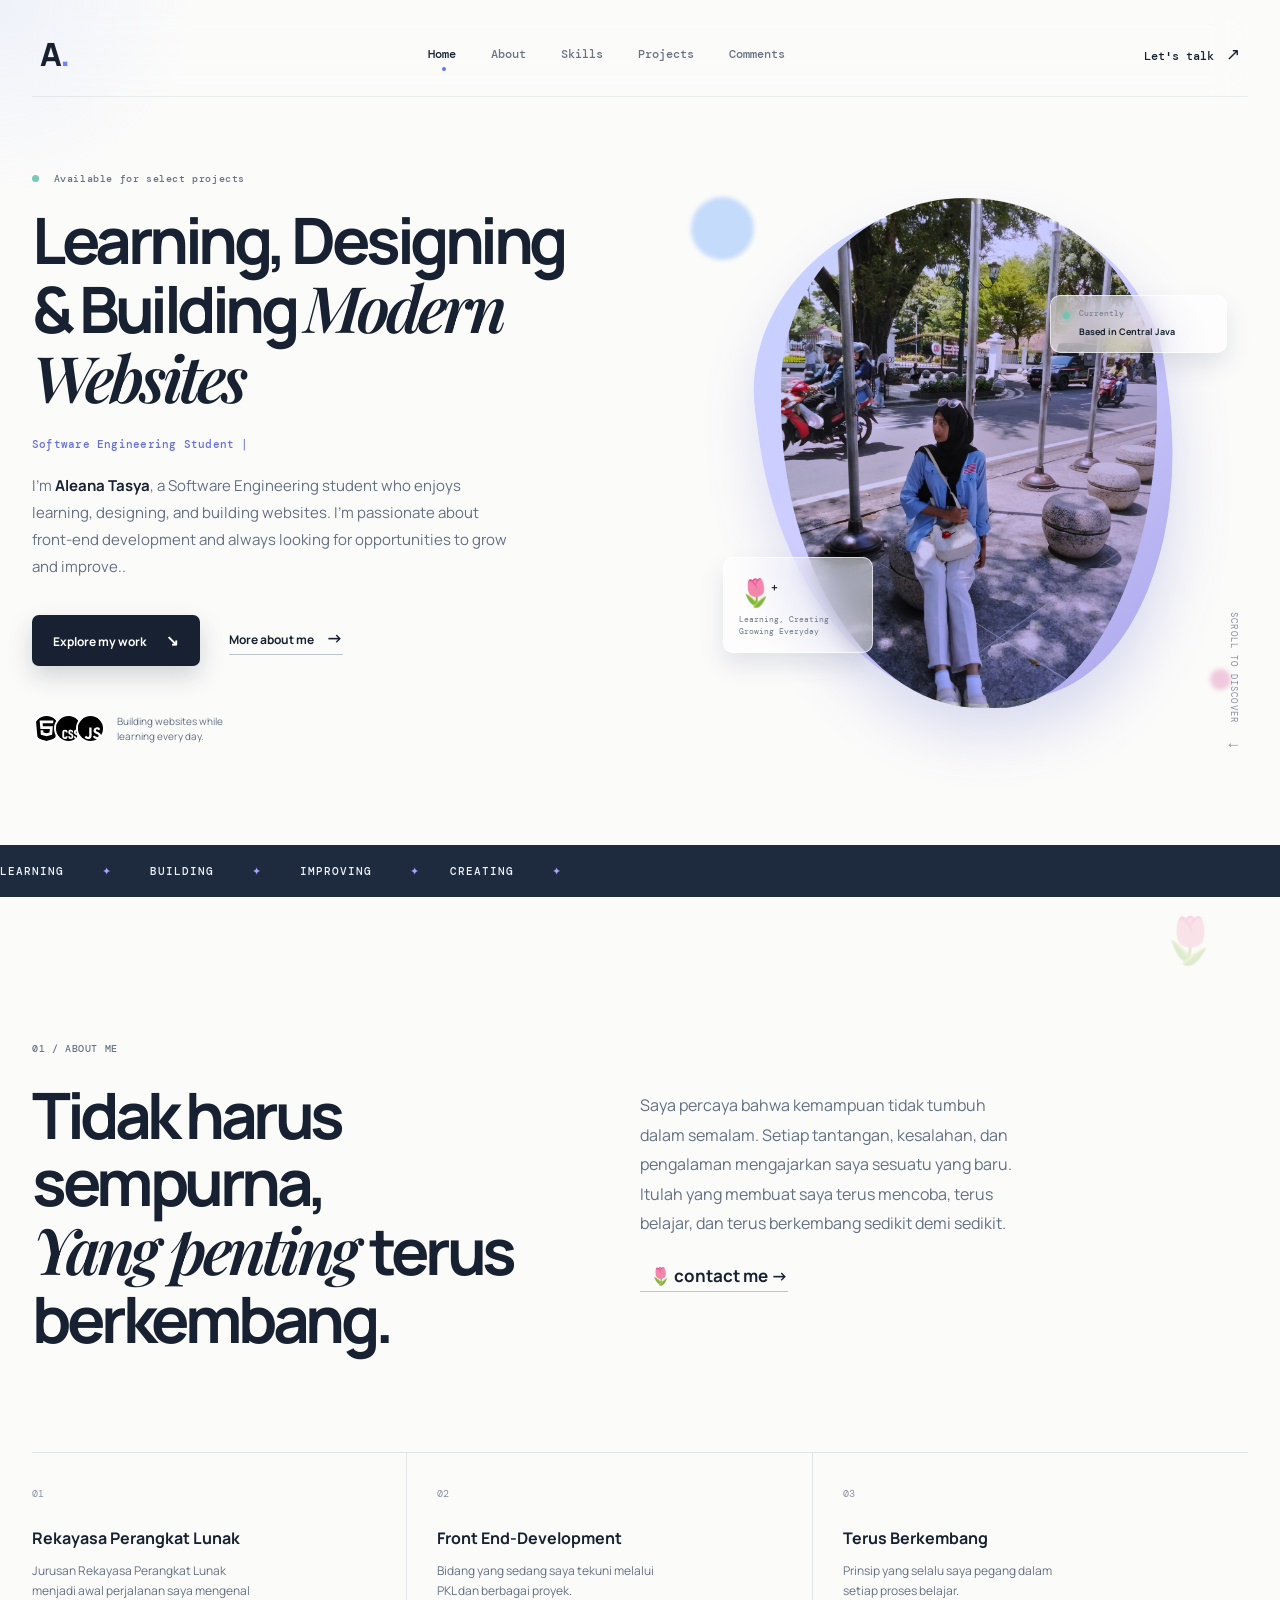
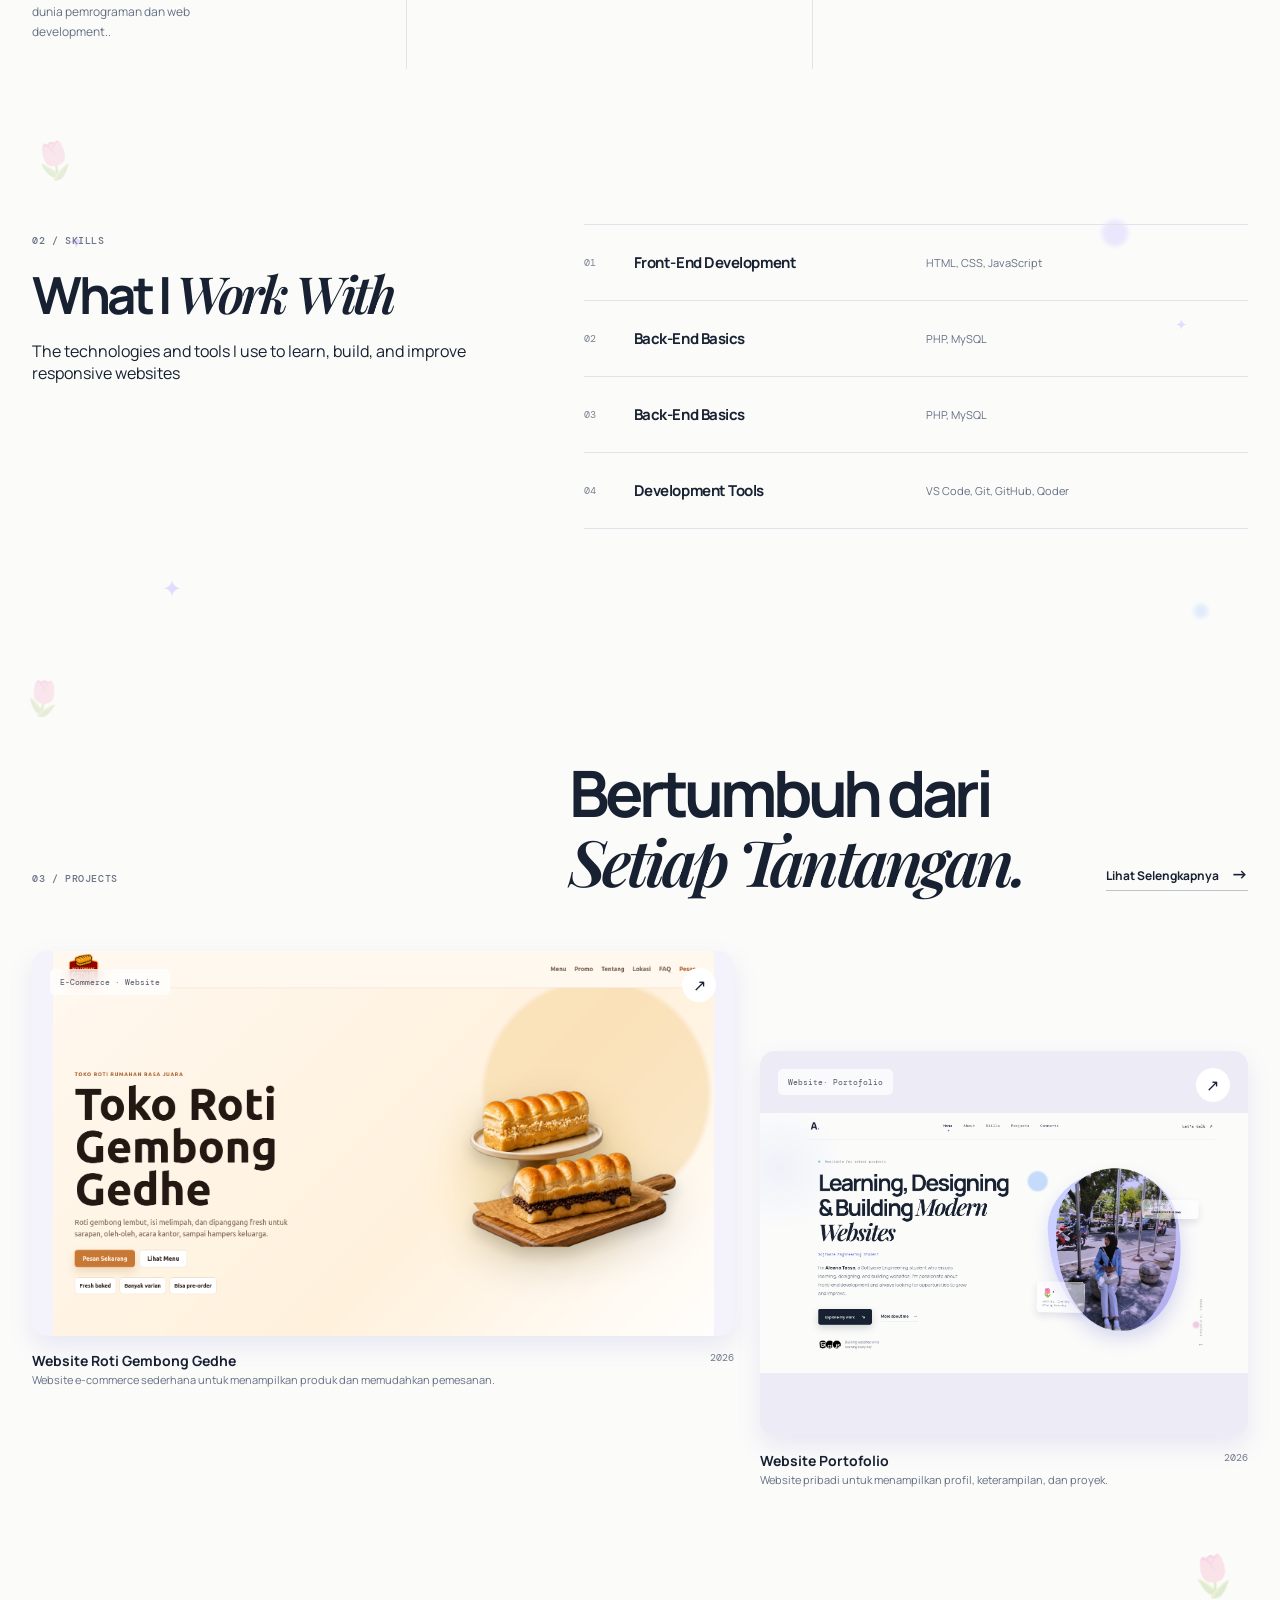
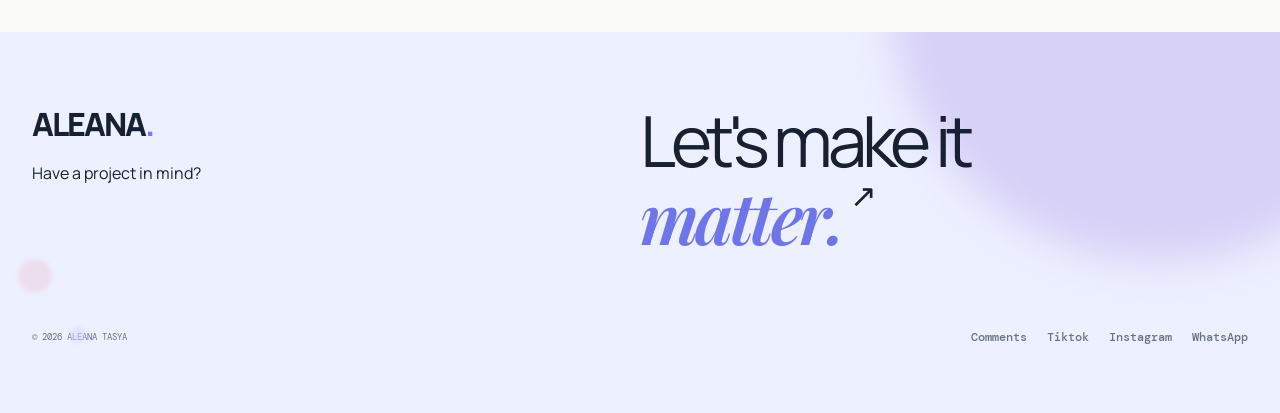
==== myporto/index.html @ 827c7cae "first commit" ====
<!DOCTYPE html>
<html lang="id">
  <head>
    <meta charset="UTF-8" />
    <meta name="viewport" content="width=device-width, initial-scale=1.0" />
    <meta name="description" content="Portfolio kreatif seorang front-end developer." />
    <link rel="preconnect" href="https://fonts.googleapis.com" />
    <link rel="preconnect" href="https://fonts.gstatic.com" crossorigin />
    <link href="https://fonts.googleapis.com/css2?family=DM+Mono:wght@400;500&family=Manrope:wght@400;500;600;700;800&family=Playfair+Display:ital,wght@0,600;0,700;1,600&display=swap" rel="stylesheet" />
    <link rel="stylesheet" href="style.css" />
    <link rel="stylesheet" href="extras.css" />
    <title>Aleana — Portofolio</title>
  </head>
  <body>
    <div class="cursor-glow"></div>
    <nav class="navbar">
      <a class="brand" href="#home" aria-label="Aruna homepage">A<span>.</span></a>
      <div class="nav-links" id="nav-links">
        <a class="active" href="#home">Home</a><a href="#about">About</a><a href="#skills">Skills</a><a href="#projects">Projects</a><a href="comments.html">Comments</a>
      </div>
      <a class="nav-contact" href="mailto:aletasya893@gmail.com">Let's talk <span>↗</span></a>
      <button class="menu-toggle" aria-label="Buka menu"><i></i><i></i></button>
    </nav>

    <main>
      <section class="hero" id="home">

  <div class="hero-copy reveal">

    <p class="eyebrow">
      <span></span> Available for select projects
    </p>

    <h1>
      Learning, Designing <br>
      &amp; Building <em>Modern Websites</em>
    </h1>

    <p class="role">
      <span>Software Engineering</span>
      <span id="typed-role"></span>
      <b>|</b>
    </p>

    <p class="intro">
      I'm <strong>Aleana Tasya</strong>, a Software Engineering student who enjoys learning, designing, and building websites. I'm passionate about front-end development and always looking for opportunities to grow and improve..
    </p>

    <div class="hero-actions">
      <a href="#projects" class="button button-dark">
        Explore my work <b>↘</b>
      </a>

      <a href="#about" class="text-link">
        More about me <span>→</span>
      </a>
    </div>

    <div class="social-proof">
      <div class="avatars">
        <img src="images/html5.svg" alt="">
        <img src="images/css.svg" alt="">
        <img src="images/javascript.svg" alt="">
      </div>

      <p>Building websites while <br>learning every day.</p>
    </div>

  </div>

  <div class="hero-visual reveal">

    <div class="orb orb-one"></div>
    <div class="orb orb-two"></div>

    <div class="photo-wrap">
      <div class="photo-backdrop"></div>

      <img
        class="profile-photo"
        src="images/IMG-20260203-WA0002.jpg.jpeg"
        alt="Aleana">

      <div class="availability-card glass">
        <span class="pulse"></span>
        <div>
          <small>Currently</small>
          <strong>Based in Central Java</strong>
        </div>
      </div>

      <div class="experience-card glass">
        <strong>🌷<sup>+</sup></strong>
        <span>Learning, Creating<br>Growing Everyday</span>
      </div>
    </div>

    <p class="vertical-label">
      SCROLL TO DISCOVER <span>↓</span>
    </p>

  </div>

</section>

      <section class="marquee" aria-label="Keahlian"><div>LEARNING <i>✦</i>  BUILDING  <i>✦</i>  IMPROVING <i>✦</i>CREATING <i>✦</i></div></section>

      <section class="about section" id="about">
        <p class="section-number reveal">01 / ABOUT ME</p>
        <div class="floating-tulip tulip-1">🌷</div>
        <div class="floating-tulip tulip-2">🌷</div>

        <div class="about-grid">
        
          <h2 class="reveal">Tidak harus sempurna,<br /><em>Yang penting </em>terus berkembang.</h2>
          <div class="about-content reveal">
          <p>Saya percaya bahwa kemampuan tidak tumbuh dalam semalam. Setiap tantangan, kesalahan, dan pengalaman mengajarkan saya sesuatu yang baru. Itulah yang membuat saya terus mencoba, terus belajar, dan terus berkembang sedikit demi sedikit.</p>            <a href="#footer" class="text-link"><span>🌷 contact me → </span></a>
          </div>
        </div>
        <div class="service-grid reveal">
          <article><span>01</span><h3>Rekayasa Perangkat Lunak</h3><p>Jurusan Rekayasa Perangkat Lunak menjadi awal perjalanan saya mengenal dunia pemrograman dan web development..</p></article>
          <article><span>02</span><h3>Front End-Development</h3><p>Bidang yang sedang saya tekuni melalui PKL dan berbagai proyek.</p></article>
          <article><span>03</span><h3>Terus Berkembang</h3><p>Prinsip yang selalu saya pegang dalam setiap proses belajar.</p></article>
        </div>
      </section>

      <section class="skills section" id="skills">
        <div class="sparkle s1">✦</div>
        <div class="sparkle s2">✦</div>
        <div class="sparkle s3">✦</div>
        <div class="deco-bubble b-lav bubble-1"></div>
        <div class="deco-bubble b-blue bubble-2"></div>
        <div class="skills-intro reveal"><p class="section-number">02 / SKILLS</p><h2>What I <em>Work With</em></h2>The technologies and tools I use to learn, build, and improve responsive websites</p></div>
        <div class="skill-list reveal">
          
          <div><span>01</span><h3>Front-End Development</h3><p>HTML, CSS, JavaScript</p></div>
          <div><span>02</span><h3>Back-End Basics</h3><p>PHP, MySQL</p></div>
          <div><span>03</span><h3>Back-End Basics</h3><p>PHP, MySQL</p></div>
          <div><span>04</span><h3>Development Tools</h3><p>VS Code, Git, GitHub, Qoder</p></div>

        </div>
      </section>

      <section class="work section" id="projects">
        <div class="floating-tulip tulip-4">🌷</div>
        <div class="floating-tulip tulip-5">🌷</div>
        <div class="work-heading reveal"><p class="section-number">03 / PROJECTS</p><h2>Bertumbuh dari <br /><em>Setiap Tantangan.</em></h2><a href="#projects" class="text-link">Lihat Selengkapnya <span>→</span></a></div>
        <div class="project-grid">
          <a class="project project-large reveal" href="#" data-project-title="Toko Roti Gembong Gedhe" data-project-description="Website company profile yang dibuat untuk menampilkan informasi toko, katalog produk, promo, serta memudahkan pelanggan melakukan pemesanan melalui WhatsApp" data-project-tech="HTML,CSS,JavaScript" data-project-demo="https://visionary-toffee-b27915.netlify.app/"  data-project-preview="images/Screenshot 2026-07-14 at 14-36-36 Toko Roti Gembong Gembul Roti Gembong Lembut Isi Melimpah.png" aria-haspopup="dialog"><div class="project-image nara"><span class="project-tag">E-Commerce · Website</span><span class="project-arrow">↗</span>
            <div class="project-image nara">
            <span class="project-tag">Web Development</span>
            <span class="project-arrow">↗</span>
            </div>
            </div><div class="project-meta"><h3>Website Roti Gembong Gedhe</h3><p>Website e-commerce sederhana untuk menampilkan produk dan memudahkan pemesanan.</p><span>2026</span></div></a>
          <a class="project reveal" href="#" data-project-title="Website Portofolio" data-project-description="Website portofolio yang saya bangun untuk menampilkan proyek, keterampilan, serta perjalanan belajar dalam desain dan pengembangan website." data-project-tech="HTML,CSS,JavaScript" data-project-demo="link" data-project-github="#" data-project-preview="images/Screenshot 2026-07-15 at 09-11-29 Aleana — Portofolio.png" aria-haspopup="dialog"><div class="project-image portfolio"><span class="project-tag">Website· Portofolio</span><span class="project-arrow">↗</span></div><div class="project-meta"><h3>Website Portofolio</h3><p>Website pribadi untuk menampilkan profil, keterampilan, dan proyek.</p><span>2026</span></div></a>
        </div>
      </section>
    </main>
    
    <div class="project-modal" id="project-modal" role="dialog" aria-modal="true" aria-labelledby="project-modal-title" aria-hidden="true">
      <div class="project-modal__backdrop" data-modal-close></div>
      <div class="project-modal__content" role="document">
        <button class="project-modal__close" type="button" aria-label="Tutup detail project" data-modal-close>×</button>
        <div class="project-modal__preview" id="project-modal-preview" aria-label="Preview project"></div>
        <div class="project-modal__details">
          <p class="section-number">PROJECT DETAILS</p>
          <h2 id="project-modal-title"></h2>
          <p class="project-modal__description" id="project-modal-description"></p>
          <div class="project-modal__stack"><span>Teknologi Yang Digunakan</span><ul id="project-modal-tech"></ul></div>
          <div class="project-modal__actions">
            <a class="button button-dark" id="project-modal-demo" href="#" target="_blank" rel="noopener noreferrer">Live Demo <b>↗</b></a>
            <!-- <a class="button button-outline" id="project-modal-github" href="#" target="_blank" rel="noopener noreferrer">GitHub <b>↗</b></a> -->
          </div>
        </div>
      </div>
    </div>
    <footer id="footer"><div class="deco-bubble b-pink bubble-1"></div><div class="deco-bubble b-lav bubble-2"></div><div><a class="brand" href="#home">ALEANA<span>.</span></a><p>Have a project in mind?</p></div><a class="footer-cta" href="mailto:aletasya893@gmail.com">Let's make it<br /><em>matter.</em> <span>↗</span></a><p class="copyright">© 2026 ALEANA TASYA</p><div class="footer-social"><a href="comments.html">Comments</a><a href="https://www.tiktok.com/@alnsya">Tiktok</a><a href="https://www.instagram.com/alnsya07">Instagram</a><a href="https://wa.me/6282118808987" target="_blank">WhatsApp</a></div></footer>
    <script src="script.js"></script>
  </body>
</html>
---- myporto/style.css ----
:root{
  --ink:#172131;
  --muted:#647083;
  --blue:#6278f3;
  --lav:#dbd6ff;
  --cream:#f8f8f5
}
*{
  box-sizing:border-box
}
html{
  scroll-behavior:smooth
}
body{
  margin:0;
  background:#fbfbfa;
  color:var(--ink);
  font-family:Manrope,Arial,sans-serif;
  overflow-x:hidden
}
.cursor-glow{
  position:fixed;
  width:420px;
  height:420px;
  border-radius:50%;
  background:radial-gradient(circle,rgba(172,189,255,.14),transparent 65%);
  pointer-events:none;
  z-index:-1;
  transform:translate(-50%,-50%)
}
.navbar{
  height:85px;
  width:min(1280px,calc(100% - 64px));
  position:sticky;
  top:12px;
  margin:0 auto;
  z-index:10;
  display:flex;
  align-items:center;
  justify-content:space-between;
  padding:0 8px;
  backdrop-filter:blur(16px);
  border-bottom:1px solid rgba(20,32,49,.07)
}
.brand{
  font-size:32px;
  font-weight:800;
  color:var(--ink);
  letter-spacing:-2px;
  text-decoration:none
}
.brand span{
  color:#727fff
}
.nav-links{
  display:flex;
  gap:35px
}
.nav-links a,.nav-contact,.footer-social a{
  font:500 12px/1 "DM Mono",monospace;
  color:#697384;
  text-decoration:none
}
.nav-links a{
  position:relative
}
.nav-links .active,.nav-links a:hover{
  color:var(--ink)
}
.nav-links .active:after{
  content:"";
  position:absolute;
  width:4px;
  height:4px;
  background:var(--blue);
  border-radius:50%;
  left:50%;
  bottom:-11px
}
.nav-contact{
  color:var(--ink)
}
.nav-contact span{
  font-size:17px;
  margin-left:5px
}
.menu-toggle{
  display:none
}
.hero{
  min-height:760px;
  width:min(1216px,calc(100% - 64px));
  margin:auto;
  display:grid;
  grid-template-columns:1.05fr .95fr;
  align-items:center;
  gap:40px;
  padding:56px 0 80px
}
.eyebrow,.section-number{
  font:500 10px/1.4 "DM Mono",monospace;
  letter-spacing:.06em;
  color:#697384
}
.eyebrow span{
  display:inline-block;
  width:7px;
  height:7px;
  background:#78c9b7;
  border-radius:50%;
  margin-right:8px
}
.hero h1,.about h2,.work h2{
  font-size:clamp(44px,5vw,72px);
  letter-spacing:-.07em;
  line-height:1.05;
  margin:20px 0 25px;
  font-weight:700
}
.hero h1 em,.about h2 em,.work h2 em,.footer-cta em{
  font-family:"Playfair Display",serif;
  font-weight:600;
  letter-spacing:-.06em
}
.intro{
  font-size:15px;
  line-height:1.8;
  color:var(--muted);
  max-width:480px
}
.intro strong{
  color:var(--ink)
}
.hero-actions{
  display:flex;
  align-items:center;
  gap:29px;
  margin:35px 0 48px
}
.button{
  padding:15px 21px;
  border-radius:7px;
  text-decoration:none;
  font-size:12px;
  font-weight:700
}
.button-dark{
  background:var(--ink);
  color:white;
  box-shadow:0 10px 25px rgba(23,33,49,.18);
  transition:.25s
}
.button-dark:hover{
  transform:translateY(-3px);
  box-shadow:0 14px 28px rgba(23,33,49,.27)
}
.button b{
  padding-left:18px;
  font-size:15px
}
.text-link{
  color:var(--ink);
  font-size:12px;
  font-weight:700;
  text-decoration:none;
  border-bottom:1px solid #bec4ce;
  padding-bottom:5px;
  transition:.25s
}
.text-link span{
  padding-left:10px;
  font-size:17px
}
.text-link:hover{
  border-color:var(--ink)
}
.social-proof{
  display:flex;
  align-items:center;
  gap:12px
}
.avatars{
  display:flex
}
.avatars img{
  width:29px;
  height:29px;
  border-radius:50%;
  object-fit:cover;
  border:2px solid white;
  margin-left:-7px
}
.avatars img:first-child{
  margin:0
}
.social-proof p{
  font-size:10px;
  line-height:1.5;
  color:var(--muted);
  margin:0
}
.hero-visual{
  height:570px;
  position:relative;
  display:flex;
  align-items:center;
  justify-content:center
}
.photo-wrap{
  height:510px;
  width:376px;
  position:relative;
  animation:float 6s ease-in-out infinite
}
.photo-backdrop{
  position:absolute;
  inset:5px -18px 4px;
  border-radius:50% 50% 43% 48% / 36% 38% 57% 58%;
  background:linear-gradient(145deg,#c5d2ff,#cfccff 45%,#aba7eb);
  transform:rotate(-8deg);
  box-shadow:0 30px 55px rgba(110,116,207,.24)
}
.profile-photo{
  width:100%;
  height:100%;
  position:absolute;
  object-fit:cover;
  object-position:50% 15%;
  border-radius:49% 51% 42% 53% / 37% 38% 59% 60%;
  filter:saturate(.98.5) contrast(1.0);
  mix-blend-mode:multiply
}
.glass{
  position:absolute;
  background:rgba(255,255,255,.5);
  border:1px solid rgba(255,255,255,.65);
  box-shadow:0 12px 25px rgba(50,54,103,.12);
  backdrop-filter:blur(12px)
}
.availability-card{
  right:-70px;
  top:97px;
  width:177px;
  padding:12px;
  display:flex;
  gap:9px;
  border-radius:10px
}
.availability-card small{
  font:500 8px "DM Mono";
  color:#7d8492;
  display:block
}
.availability-card strong{
  font-size:9px
}
.pulse{
  width:7px;
  height:7px;
  background:#72c3b1;
  border-radius:50%;
  margin-top:4px;
  box-shadow:0 0 0 4px rgba(114,195,177,.2)
}
.experience-card{
  left:-58px;
  bottom:55px;
  border-radius:10px;
  padding:15px;
  width:150px
}
.experience-card strong{
  font-size:27px;
  letter-spacing:-2px
}
.experience-card sup{
  font-size:12px
}
.experience-card span{
  display:block;
  font:8px/1.5 "DM Mono";
  color:#6e7788;
  margin-top:3px
}
.orb{
  position:absolute;
  border-radius:50%;
  filter:blur(2px)
}
.orb-one{
  width:63px;
  height:63px;
  background:#c5dbfb;
  top:29px;
  left:2px
}
.orb-two{
  width:21px;
  height:21px;
  background:#efc9dd;
  right:17px;
  bottom:48px
}
.vertical-label{
  position:absolute;
  right:-6px;
  bottom:-12px;
  writing-mode:vertical-rl;
  font:9px "DM Mono";
  letter-spacing:.13em;
  color:#8791a1
}
.vertical-label span{
  font-size:16px;
  margin-top:12px
}
.marquee{
  background:#1e2a3d;
  color:#eef1ff;
  overflow:hidden;
  white-space:nowrap;
  padding:19px 0;
  font:500 11px "DM Mono";
  letter-spacing:.09em
}
.marquee div{
  display:inline-block;
  animation:marquee 25s linear infinite
}
.marquee i{
  color:#a7a4fc;
  font-style:normal;
  padding:0 30px
}
.section{
  width:min(1216px,calc(100% - 64px));
  margin:auto
}
.about{
  padding:135px 0
}
.about-grid{
  display:grid;
  grid-template-columns:1fr 1fr;
  margin-top:25px
}
.about h2,.work h2{
  margin:0
}
.about-content{
  max-width:390px;
  padding-top:10px
}
.about-content p{
  font-size:16px;
  line-height:1.85;
  color:var(--muted);
  margin:0 0 25px
}
.service-grid{
  margin-top:100px;
  border-top:1px solid #e2e5e8;
  display:grid;
  grid-template-columns:repeat(3,1fr)
}
.service-grid article{
  padding:27px 35px 15px 0;
  border-right:1px solid #e2e5e8;
  margin-right:30px
}
.service-grid article:last-child{
  border:0
}
.service-grid span{
  font:10px "DM Mono";
  color:#8a91a0
}
.service-grid h3{
  font-size:16px;
  margin:25px 0 12px
}
.service-grid p{
  font-size:12px;
  line-height:1.7;
  color:var(--muted);
  max-width:220px
}
.work{
  padding:105px 0 145px
}
.work-heading{
  display:grid;
  grid-template-columns:1fr 1fr auto;
  align-items:end;
  margin-bottom:55px
}
.work-heading .text-link{
  margin-bottom:5px
}
.project-grid{
  display:grid;
  grid-template-columns:1.18fr .82fr;
  gap:26px;
  align-items:start
}
.project{
  color:var(--ink);
  text-decoration:none
}
.project:nth-child(2){
  margin-top:100px
}
.project-image{
  height:385px;
  position:relative;
  overflow:hidden;
  border-radius:15px;
  transition:transform .45s;
  box-shadow:0 10px 25px rgba(110,116,207,.14);
  
}
.project:hover .project-image{
  transform:translateY(-7px)
}
.project-tag{
  position:absolute;
  z-index:2;
  top:18px;
  left:18px;
  background:rgba(255,255,255,.72);
  backdrop-filter:blur(8px);
  padding:8px 10px;
  border-radius:5px;
  font:8px "DM Mono";
  color:#505a68
}
.project-arrow{
  position:absolute;
  z-index:2;
  right:18px;
  top:17px;
  width:34px;
  height:34px;
  background:#fff;
  border-radius:50%;
  display:grid;
  place-items:center
}
.nara{
  background:#cbd7bd;
  display:grid;
  place-items:center 
}
.nara {
    background-image: url("images/Screenshot 2026-07-14 at 14-36-36 Toko Roti Gembong Gembul Roti Gembong Lembut Isi Melimpah.png");
    background-size: contain;
    background-position: center;
    background-repeat: no-repeat;
     background-color: #f4f3fc; /* kasih background biar ada kontras */

}
.terra{
  height:305px;
  background:#d8d2ca
}
.terra:before{
  content:"";
  position:absolute;
  inset:0;
  background:linear-gradient(140deg,transparent 55%,rgba(88,60,42,.24));
}
.terra-object{
  position:absolute;
  bottom:-82px;
  left:50%;
  transform:translateX(-50%) rotate(45deg);
  height:240px;
  width:240px;
  border-radius:45% 45% 12% 12%;
  background:linear-gradient(135deg,#a37d63,#d3b09a 45%,#7f5c46);
  box-shadow:-20px 20px 35px rgba(71,44,31,.25)
} 
.portfolio{
    background-image: url("images/Screenshot 2026-07-15 at 09-11-29 Aleana — Portofolio.png");
    background-size: contain;
    background-position: center;
    background-repeat: no-repeat;
    background-color: #edebf5; /* kasih background biar ada kontras */
}

.terra-word{
  position:absolute;
  z-index:1;
  font-size:39px;
  bottom:26px;
  left:27px;
  color:#fff;
  letter-spacing:.09em
}
.project-meta{ 
  display:grid;
  grid-template-columns:1fr auto;
  gap:2px;
  margin-top:15px
}
.project-meta h3{
  font-size:14px;
  margin:0
}
.project-meta p{
  font-size:11px;
  color:var(--muted);
  margin:0
}
.project-meta span{
  grid-column:2;
  grid-row:1;
  font:10px "DM Mono";
  color:#747d89
}
.modal-open{overflow:hidden}
.project-modal{position:fixed;inset:0;z-index:100;display:grid;place-items:center;padding:24px;opacity:0;visibility:hidden;transition:opacity .25s ease,visibility .25s}
.project-modal.is-open{opacity:1;visibility:visible}
.project-modal__backdrop{position:absolute;inset:0;background:rgba(23,33,49,.58);backdrop-filter:blur(5px)}
.project-modal__content{position:relative;width:min(850px,100%);max-height:min(690px,calc(100vh - 48px));overflow:auto;background:#fbfbfa;border-radius:16px;box-shadow:0 24px 70px rgba(12,19,31,.28);display:grid;grid-template-columns:1.05fr .95fr;transform:translateY(14px);transition:transform .25s ease}
.project-modal.is-open .project-modal__content{transform:translateY(0)}
.project-modal__close{position:absolute;z-index:3;right:14px;top:14px;width:36px;height:36px;border:0;border-radius:50%;background:rgba(255,255,255,.91);color:var(--ink);font-size:28px;line-height:1;cursor:pointer;box-shadow:0 3px 10px rgba(23,33,49,.12)}
.project-modal__close:hover{background:#fff;transform:scale(1.05)}
.project-modal__preview{min-height:480px;position:relative;overflow:hidden;border-radius:16px 0 0 16px}
.project-modal__preview.nara{background:#cbd7bd;display:grid;place-items:center}
.project-modal__preview.nara:before{content:"";position:absolute;width:260px;height:620px;background:#e7e4d6;border-radius:50%;transform:rotate(37deg) translate(-72px,78px)}
.project-modal__preview.nara:after{content:"";position:absolute;width:310px;height:280px;border:18px solid rgba(74,99,61,.55);border-radius:50%;transform:rotate(-22deg) translate(88px,-17px)}
.project-modal__preview .nara-logo,.project-modal__preview .terra-word{position:relative;z-index:1}
.project-modal__preview.terra{background:#d8d2ca}
.project-modal__preview.terra:before{content:"";position:absolute;inset:0;background:linear-gradient(140deg,transparent 55%,rgba(88,60,42,.24))}
.project-modal__preview .terra-object{bottom:-82px}.project-modal__preview .terra-word{bottom:38px;left:32px}
.project-modal__details{padding:60px 42px 42px;display:flex;flex-direction:column;align-items:flex-start}
.project-modal__details h2{font-size:clamp(30px,4vw,44px);letter-spacing:-.06em;line-height:1.05;margin:13px 0 17px}
.project-modal__description{font-size:13px;line-height:1.8;color:var(--muted);margin:0}
.project-modal__stack{margin-top:28px}.project-modal__stack>span{font:500 10px "DM Mono",monospace;color:#697384;letter-spacing:.06em;text-transform:uppercase}
.project-modal__stack ul{display:flex;flex-wrap:wrap;gap:7px;padding:0;margin:10px 0 0;list-style:none}.project-modal__stack li{background:#edf0ff;color:#4f5ab8;border-radius:4px;padding:6px 8px;font:10px "DM Mono",monospace}
.project-modal__actions{display:flex;flex-wrap:wrap;gap:10px;margin-top:32px}.project-modal__actions .button{display:inline-block}.button-outline{border:1px solid #bec4ce;color:var(--ink)}
footer{
  background:#edf0ff;
  padding:70px max(32px,calc((100% - 1216px)/2));
  display:grid;
  grid-template-columns:1fr 1fr;
  position:relative;
  overflow:hidden
}
footer:before{
  content:"";
  position:absolute;
  width:540px;
  height:540px;
  border-radius:50%;
  background:#d7d0f7;
  filter:blur(20px);
  right:-150px;
  top:-310px
}
.footer-cta{
  font-size:clamp(42px,5.5vw,72px);
  letter-spacing:-.075em;
  line-height:1.08;
  text-decoration:none;
  color:var(--ink);
  z-index:1
}
.footer-cta span{
  font-family:Manrope;
  font-size:.45em;
  vertical-align:top
}
.footer-cta em{
  color:#6d75e8
}
footer>div:first-child{
  z-index:1
}
footer>div:first-child p{
  font-size:12px;
  margin-top:58px
}
.copyright{
  font:9px "DM Mono";
  align-self:end;
  margin:75px 0 0;
  color:#697384
}
.footer-social{
  display:flex;
  gap:20px;
  align-items:end;
  justify-content:end;
  margin-top:75px;
  z-index:1
}
.reveal{
  opacity:0;
  transform:translateY(24px);
  transition:opacity .8s ease,transform .8s ease
}
.reveal.visible{
  opacity:1;
  transform:translateY(0)
}
@keyframes float{
  50%{
    transform:translateY(-12px) rotate(1deg)
  }
}
@keyframes marquee{
  to{
    transform:translateX(-50%)
  }
}
@media(max-width:800px){
  .navbar,.hero,.section{
    width:min(100% - 38px,600px)
  }
  .navbar{
    height:70px;
    top:0
  }
  .nav-links,.nav-contact{
    display:none
  }
  .menu-toggle{
    display:flex;
    flex-direction:column;
    gap:5px;
    border:0;
    background:none
  }
  .menu-toggle i{
    width:23px;
    height:1px;
    background:var(--ink)
  }
  .hero{
    grid-template-columns:1fr;
    padding:75px 0 45px;
    gap:15px
  }
  .hero h1{
    font-size:48px
  }
  .hero-visual{
    height:460px;
    order:-1
  }
  .photo-wrap{
    transform:scale(.8)
  }
  .about{
    padding:85px 0
  }
  .about-grid,.work-heading{
    grid-template-columns:1fr;
    gap:24px
  }
  .service-grid{
    margin-top:65px;
    grid-template-columns:1fr
  }
  .service-grid article{
    border-right:0;
    border-bottom:1px solid #e2e5e8;
    margin:0;
    padding:24px 0
  }
  .project-grid{
    grid-template-columns:1fr
  }
  .project:nth-child(2){
    margin-top:15px
  }
  .project-image{
    height:310px
  }
  .terra{
    height:270px
  }
  .work{
    padding:60px 0 85px
  }
  .work-heading .text-link{
    justify-self:start
  }
  .project-meta{
    margin-bottom:28px
  }
  footer{
    padding:45px 19px;
    grid-template-columns:1fr
  }
  .footer-cta{
    margin-top:40px
  }
  .footer-social{
    justify-content:start;
    margin-top:25px
  }
  .copyright{
    margin-top:40px;
    grid-row:4
  }
  .vertical-label{
    right:0
  }
  .availability-card{
    right:-30px
  }
  .experience-card{
    left:-18px
  }
  .project-modal{padding:16px}
  .project-modal__content{grid-template-columns:1fr;max-height:calc(100vh - 32px)}
  .project-modal__preview{min-height:270px;border-radius:16px 16px 0 0}
  .project-modal__details{padding:34px 26px 30px}
  .project-modal__actions{margin-top:25px}
}
@media(max-width:430px){
  .hero h1{
    font-size:42px
  }
  .hero-visual{
    height:420px
  }
  .photo-wrap{
    transform:scale(.71)
  }
  .hero-actions{
    gap:16px
  }
  .button{
    padding:14px
  }
  .intro{
    font-size:14px
  }
}
  .project-modal__image{
    width:100%;
    height:100%;
    object-fit:contain;
    background:#f5f5f5; /* opsional */
}
.project-modal__preview {
    display: flex;
    justify-content: center;
    align-items: center;
    padding: 20px;
    overflow: auto;
}

.project-modal__image {
    max-width: 100%;
    max-height: 100%;
    width: auto;
    height: auto;
    object-fit: contain;
    display: block;
}
.floating-tulip{
    position:absolute;
    font-size:42px;
    opacity:.22;
    pointer-events:none;
    user-select:none;
    z-index:0;
    animation:float 6s ease-in-out infinite;
}

.tulip-1{
    top:10px;
    right:30px;
    font-size:46px;
    transform:rotate(6deg);
}

.tulip-2{
    bottom:20px;
    left:0;
    font-size:36px;
    opacity:.18;
    transform:rotate(-8deg);
    animation-delay:1.2s;
}

.tulip-4{
    bottom:30px;
    right:10px;
    font-size:40px;
    transform:rotate(-5deg);
    animation-delay:.6s;
}
.tulip-5{
    top:20px;
    left:-10px;
    font-size:34px;
    opacity:.18;
    transform:rotate(9deg);
    animation-delay:1.8s;
}


@keyframes float{
    0%,100%{transform:translateY(0);}
    50%{transform:translateY(-10px);}
}
.sparkle{
    position:absolute;
    color:#c8b6ff;
    font-size:18px;
    opacity:.45;
    pointer-events:none;
    user-select:none;
    z-index:0;
    animation:twinkle 3s infinite;
}
.s1{ top:24px; left:36px; font-size:20px; }
.s2{ top:110px; right:60px; font-size:15px; animation-delay:.8s; }
.s3{ bottom:50px; left:130px; font-size:24px; animation-delay:1.6s; }

@keyframes twinkle{
    50%{
        opacity:1;
        transform:scale(1.3);
    }
}

/* soft decorative bubbles — reuses the hero-orb aesthetic to fill quiet
   corners in other sections without adding visual noise */
.deco-bubble{
    position:absolute;
    border-radius:50%;
    filter:blur(2px);
    pointer-events:none;
    z-index:0;
    animation:float 7s ease-in-out infinite;
}
.deco-bubble.b-blue{ background:#c5dbfb; opacity:.5; }
.deco-bubble.b-lav{ background:#dbd6ff; opacity:.55; }
.deco-bubble.b-pink{ background:#efc9dd; opacity:.45; }

.skills .deco-bubble.bubble-1{ width:26px; height:26px; top:16px; right:120px; animation-delay:.4s; }
.skills .deco-bubble.bubble-2{ width:14px; height:14px; bottom:36px; right:40px; animation-delay:1.4s; }

footer .deco-bubble.bubble-1{ width:34px; height:34px; left:18px; bottom:120px; animation-delay:.3s; }
footer .deco-bubble.bubble-2{ width:16px; height:16px; left:70px; bottom:70px; animation-delay:1.5s; }

.about,
.skills,
.work{
    position: relative;
}
---- myporto/extras.css ----
.role{height:20px;margin:0 0 8px;color:#6771d8;font:500 11px "DM Mono",monospace;letter-spacing:.02em}.role b{animation:blink .8s step-end infinite;font-weight:400}@keyframes blink{50%{opacity:0}}.skills{padding:20px 0 125px;display:grid;grid-template-columns:.82fr 1.18fr;gap:90px}.skills-intro h2{font-size:clamp(38px,4vw,58px);letter-spacing:-.065em;line-height:1.07;margin:18px 0}.skills-intro h2 em{font-family:"Playfair Display",serif;font-weight:600}.skills-intro>p:last-child{font-size:14px;line-height:1.8;color:var(--muted);max-width:345px}.skill-list{border-top:1px solid #dfe3ea}.skill-list>div{display:grid;grid-template-columns:50px 1fr 1.1fr;align-items:center;border-bottom:1px solid #dfe3ea;padding:27px 0;transition:.25s}.skill-list>div:hover{padding-left:12px;background:linear-gradient(90deg,rgba(217,220,255,.35),transparent)}.skill-list span{font:10px "DM Mono",monospace;color:#7a8492}.skill-list h3{margin:0;font-size:15px;letter-spacing:-.03em}.skill-list p{margin:0;color:var(--muted);font-size:11px;line-height:1.5}@media(max-width:800px){.skills{padding:15px 0 70px;grid-template-columns:1fr;gap:35px}.skill-list>div{grid-template-columns:35px 1fr}.skill-list p{grid-column:2;margin-top:7px}}
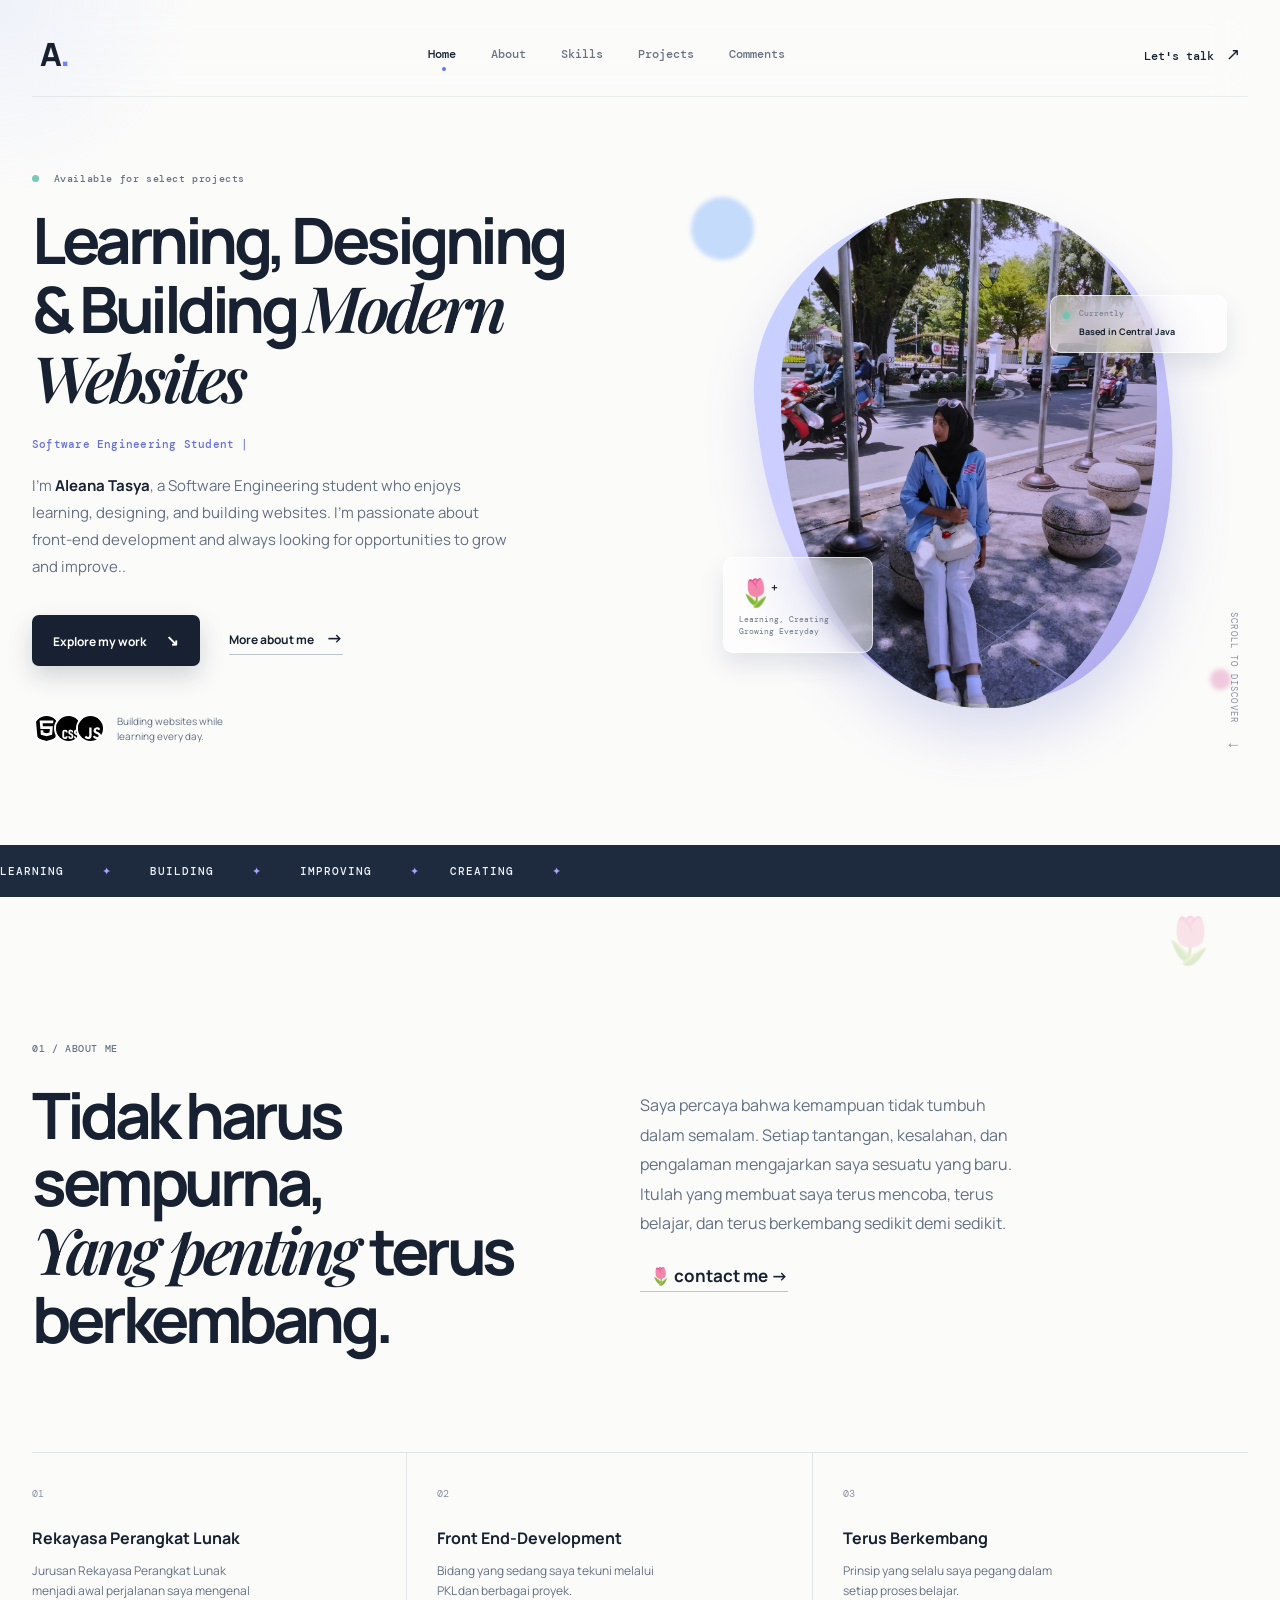
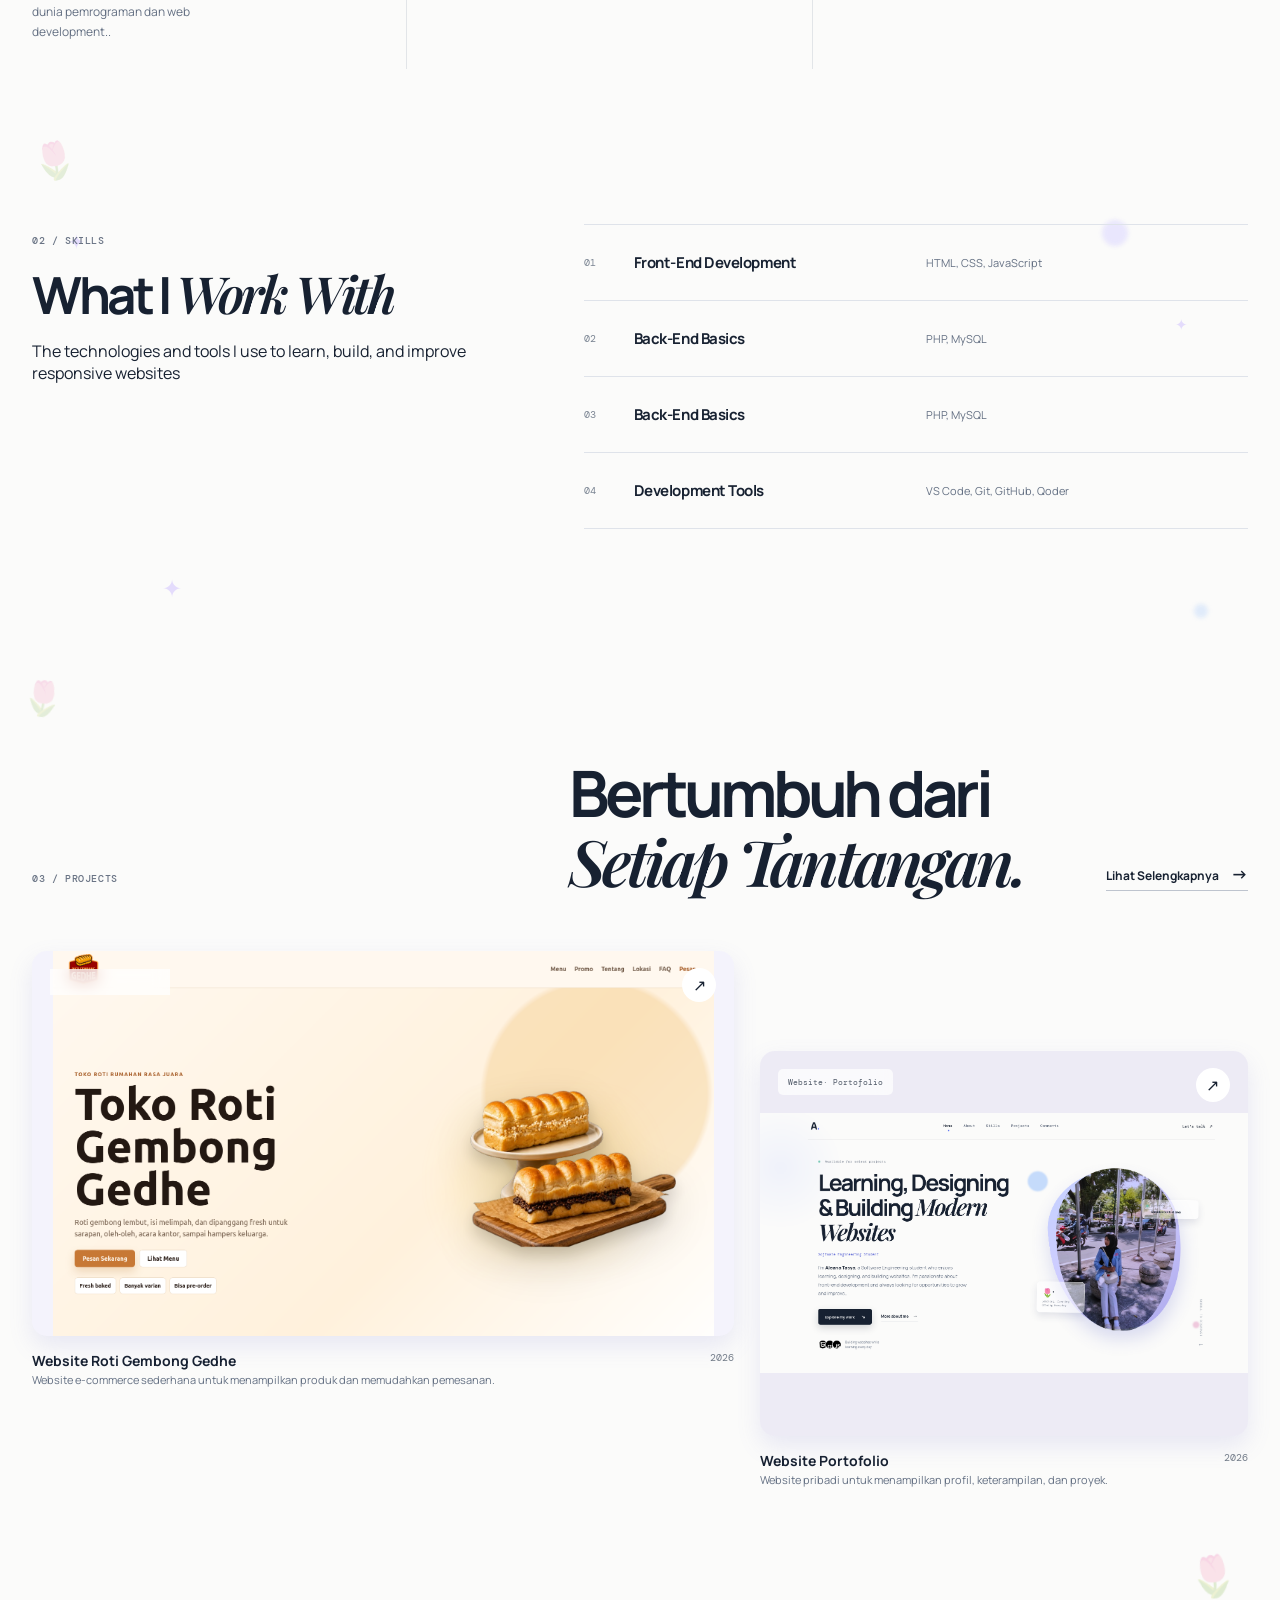
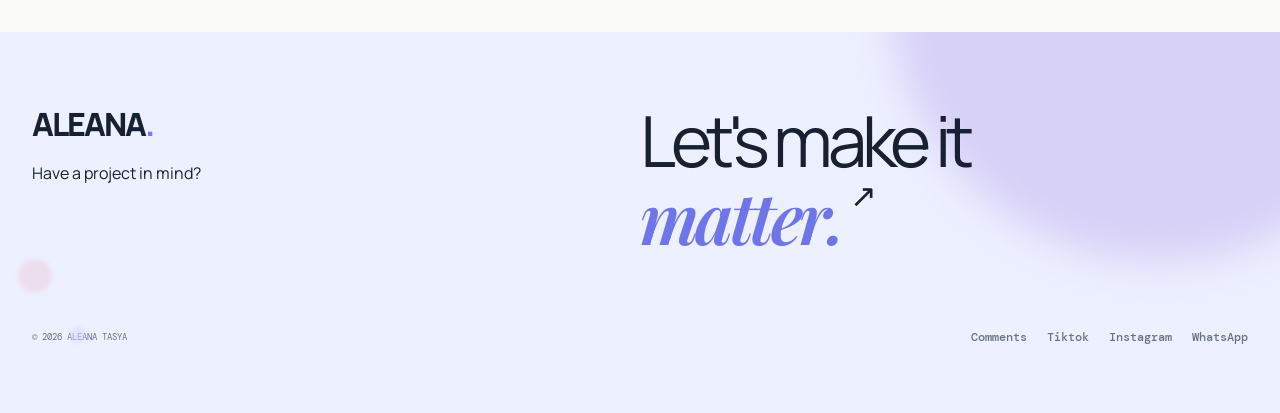
==== commit 4ffc2a87: "second commit" ====
--- a/myporto/index.html
+++ b/myporto/index.html
@@ -152,7 +152,7 @@
             <span class="project-arrow">↗</span>
             </div>
             </div><div class="project-meta"><h3>Website Roti Gembong Gedhe</h3><p>Website e-commerce sederhana untuk menampilkan produk dan memudahkan pemesanan.</p><span>2026</span></div></a>
-          <a class="project reveal" href="#" data-project-title="Website Portofolio" data-project-description="Website portofolio yang saya bangun untuk menampilkan proyek, keterampilan, serta perjalanan belajar dalam desain dan pengembangan website." data-project-tech="HTML,CSS,JavaScript" data-project-demo="link" data-project-github="#" data-project-preview="images/Screenshot 2026-07-15 at 09-11-29 Aleana — Portofolio.png" aria-haspopup="dialog"><div class="project-image portfolio"><span class="project-tag">Website· Portofolio</span><span class="project-arrow">↗</span></div><div class="project-meta"><h3>Website Portofolio</h3><p>Website pribadi untuk menampilkan profil, keterampilan, dan proyek.</p><span>2026</span></div></a>
+          <a class="project reveal" href="#" data-project-title="Website Portofolio" data-project-description="Website portofolio yang saya bangun untuk menampilkan proyek, keterampilan, serta perjalanan belajar dalam desain dan pengembangan website." data-project-tech="HTML,CSS,JavaScript" data-project-demo="https://famous-panda-6536e6.netlify.app/" data-project-github="#" data-project-preview="images/Screenshot 2026-07-15 at 09-11-29 Aleana — Portofolio.png" aria-haspopup="dialog"><div class="project-image portfolio"><span class="project-tag">Website· Portofolio</span><span class="project-arrow">↗</span></div><div class="project-meta"><h3>Website Portofolio</h3><p>Website pribadi untuk menampilkan profil, keterampilan, dan proyek.</p><span>2026</span></div></a>
         </div>
       </section>
     </main>
